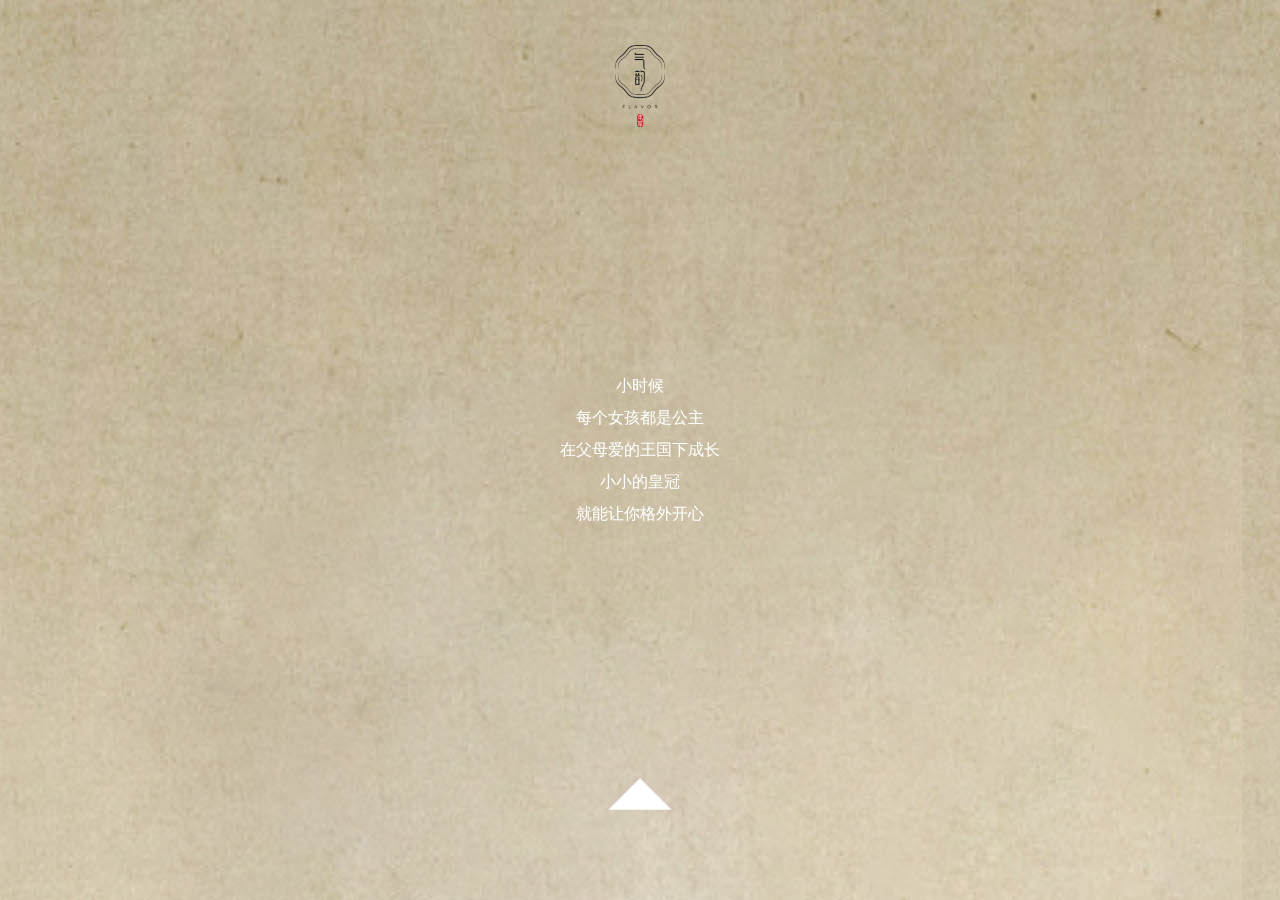
==== index.html @ ba44e95e "<feact>(queen): base demo" ====
<!DOCTYPE html>
<html>
	<head>
		<meta charset="utf-8" />
		<title>女王</title>
		<meta name="viewport" content="width=device-width,initial-scale=1,minimum-scale=1,maximum-scale=1,user-scalable=no" />
		<link rel="stylesheet" href="style/swiper.min.css">
		<script src="style/swiper.min.js"></script>
		<link rel="stylesheet" href="style/animate.min.css" />
		<link rel="stylesheet" href="style/queen.css" />
		<script src="style/swiper.animate.min.js"></script>
	</head>
	<body>
		<audio id="aud" src="music/天使的翅膀.mp3" autoplay="autoplay"></audio>
		<div class="swiper-container">
		    <div class="swiper-wrapper">
		        <div class="swiper-slide page1">
		        	<div class="p1logo">
								<img class="logoimg" src="images/page/00-LOGO1-4页.png"/>
							</div>
		        	<div id="music" class="p1musle"></div>
		        	<div class="p1con fadeIn">
								<div>
										小时候
								</div>
								<div>
										每个女孩都是公主
								</div>
								<div>
										在父母爱的王国下成长
								</div>
								<div>
										小小的皇冠
								</div>
								<div>
										就能让你格外开心
								</div>
		        	</div>
		        	<img class="ani p1conimg3"  src="images/page/00-三角1-4页.png" alt="" />
		        </div>
		        <div class="swiper-slide page2">
								<div class="p1logo">
									<img class="logoimg" src="images/page/00-LOGO1-4页.png"/>
								</div>
								<div id="music" class="p1musle"></div>
								<div class="p1con fadeIn">
									<div>
											后来的她
									</div>
									<div>
											换上了锋利的高跟鞋
									</div>
									<div>
											画上了精致的妆容
									</div>
									<div>
											从公主到女王
									</div>
									<div>
											有些东西碎了
									</div>
									<div>
											却沉淀出了让人沉醉的韵味
									</div>
								</div>
								<img class="ani p1conimg3"  src="images/page/00-三角1-4页.png" alt="" />
						</div>
		        <div class="swiper-slide page3">
								<div class="p1logo">
									<img class="logoimg" src="images/page/00-LOGO1-4页.png"/>
								</div>
								<div id="music" class="p1musle"></div>
								<div class="p1con fadeIn">
									<div>
											低头看，美丽的野花
									</div>
									<div>
											皇冠却不会掉
									</div>
									<div>
											时光早已留下了美丽的印记
									</div>
									<div>
											你愿意跟随气韵
									</div>
									<div>
											通往未知
									</div>
									<div>
											解锁你的女王关键词吗？
									</div>
								</div>
								<img class="ani p1conimg3"  src="images/page/00-三角1-4页.png" alt="" />
						</div>
		        <div class="swiper-slide page4">
								<div class="p1logo">
									<img class="logoimg" src="images/page/00-LOGO1-4页.png"/>
								</div>
								<div id="music" class="p1musle"></div>
								<div class="p1con fadeIn">
									<div>
											轻扣铜锁
									</div>
									<div>
											开启魔法女王之旅
									</div>
									<div>
											惊喜在下一个转角
									</div>
									<div>
											等你
									</div>
									<div>
											......
									</div>
									<div>
											却沉淀出了让人沉醉的韵味
									</div>
								</div>
								<img class="ani p1conimg3"  src="images/page/00-三角1-4页.png" alt="" />
						</div>
		    </div>
		</div>
		<script>        
			  var mySwiper = new Swiper ('.swiper-container', {
			    direction: 'vertical',
			    loop: false,
			    onInit: function(swiper){ //Swiper2.x的初始化是onFirstInit
				    swiperAnimateCache(swiper); //隐藏动画元素 
				    swiperAnimate(swiper); //初始化完成开始动画
				}, 
				onSlideChangeEnd: function(swiper){ 
				    swiperAnimate(swiper); //每个slide切换结束时也运行当前slide动画
				} 
			  })
			  var music=document.getElementById("music")
			  var aud=document.getElementById("aud")
				music.onclick=function(){
					if(aud.paused){
						aud.play()
						this.style.background =  "url('images/musicBtn.png')";
						this.style.backgroundSize =  "100% 100%";
						this.style.animation = "rotateArrow 5s infinite linear" ;
					}else{
						aud.pause()
						this.style.background =  "url('images/musicBtnOff.png')";
						this.style.backgroundSize =  "100% 100%";
						this.style.animation= "null"
					}
				}
		</script>
	</body>
</html>
---- style/queen.css ----
*{
	margin:0;
	padding: 0;
}
body,html,.swiper-container{
	width: 100%;
	height: 100%;
}
.page1{
	position: relative;
	background-image: url("../images/page/00-背景色1-3页.jpg");
}
.p1logo{
	position: absolute;
	left: 50%;
	top: 5%;
	margin: 0;
	transform: translate(-50%, 0)
}
.logoimg{
	width: 50px;
}
.p1musle{
	width: 64px;
	height:64px;
	position: absolute;
    right: 2px;
    top: 2px;
    margin: 0;
	/* background-image: url("../images/musicBtn.png"); */
	background-size: 100% 100%;
	animation: rotateArrow 5s infinite linear ;
}
.p1con{
	width: 100%;
	position: absolute;
	top: 50%;
	left: 0;
	text-align: center;
	line-height: 2;
	color: #fff;
	transform: translate(0, -50%)
}
.p1conimg{
	width: 100%;
}
.p1conimg1{
	display: block;
	position: absolute;
	top:45%;
	left:10%;
	width: 80%;
	animation: scaleArrow 1s infinite ease-in-out;
}
.p1conimg2{
	display: block;
	position: absolute;
	bottom:0%;
	left:0%;
	width: 100%;
	animation: rightArrow 8s infinite linear ;
}
.p1conimg4{
	display: block;
	position: absolute;
	bottom:0%;
	left:0%;
	width: 100%;
	animation: rightArrow2 8s infinite linear ;
}
.p1conimg3{
	display: block;
	position: absolute;
	bottom:10%;
	left:47.5%;
	width: 5%;
	animation: upArrow 0.5s infinite ease-in-out;
}
@keyframes upArrow{
	0%{transform: translateY(80%)}
	100%{transform:translateY(0%)}
}
@keyframes scaleArrow{
	0%{transform: scale(0.9);}
	50%{transform: scale(1)}
	100%{transform: scale(0.9);}
}
@keyframes rightArrow{
	0%{transform: translateX(-100%)}
	100%{transform: translateX(0%);}
}
@keyframes rightArrow2{
	0%{transform: translateX(0%)}
	100%{transform: translateX(100%);}
}
@keyframes rotateArrow{
	0%{transform: rotate(0deg)}
	100%{transform: rotate(360deg);}
}
.page2{
	width: 100%;
	height: 100%;
	background: #fe657a;
	position: relative;
	background-image: url("../images/page/00-背景色1-3页.jpg");	
}
.p2i1{
	position: absolute;
	width: 18%;
	left: 10%;
	top:0%;
	z-index: 5;
}
.p2i2{
	position: absolute;
	width: 18%;
	left: 8%;
	top:2%;
	z-index: 5;
}

.p2i3{
	position: absolute;
	width: 18%;
	left: 4%;
	top:2%;
	z-index: 5;
}

.p2i4{
	position: absolute;
	width: 18%;
	left: 2%;
	top:2%;
	z-index: 5;
}
.p2i5{
	position: absolute;
	width: 80%;
	right:0;
	top:10%;
}
.p2i6{
	position: absolute;
	width: 100%;
	right:-18%;
	top:-4%;
}
.p2i7{
	position: absolute;
	width: 100%;
	right:-10%;
	top:-6%;
	z-index: 5;
}
.p2i8{
	position: absolute;
	width: 14%;
	right:2%;
	bottom:4%;
	z-index: 5;
}
.p2i9{
	position: absolute;
	width: 15%;
	right:3%;
	bottom:25%;
	z-index: 5;
}
.p2i10{
	position: absolute;
	width: 10%;
	right:12%;
	bottom:8%;
	z-index: 5;
}
.page3{
	background-color: #09bee3;
	width: 100%;
	height: 100%;
	position: relative;
	background-image: url("../images/page/00-背景色1-3页.jpg");	
}
.page4{
	background-color: cornflowerblue;
	width: 100%;
	height: 100%;
	position: relative;
	background-image: url("../images/page/00-背景色1-3页.jpg");	
}
.p4i1{
	width: 40%;
	position: absolute;
	left:30%;
	top:2%;
}
.p4i2{
	width: 1%;
	position: absolute;
	left:50%;
	top:30%;
}
.p4i3{
	width: 100%;
	position: absolute;
	left:5%;
	top:43%;
	z-index: 5;
}
.p4i4{
	width: 100%;
	position: absolute;
	left:0;
	top:44%;
	z-index: 5;
}
.p4i5{
	width: 100%;
	position: absolute;
	left:0;
	top:45%;
	z-index: 5;
}
.p4i6{
	width: 100%;
	position: absolute;
	left:10%;
	top:46%;
	z-index: 5;
}
.p4i7{
	width: 100%;
	position: absolute;
	left:10%;
	top:47%;
	z-index: 5;
}
.p4i8{
	width: 100%;
	position: absolute;
	left:0;
	top:48%;
	z-index: 5;
}
.p4i9{
	width: 100%;
	position: absolute;
	left:0;
	top:49%;
	z-index: 5;
}
.p4i10{
	width: 100%;
	position: absolute;
	left:10%;
	top:50%;
	z-index: 5;
}
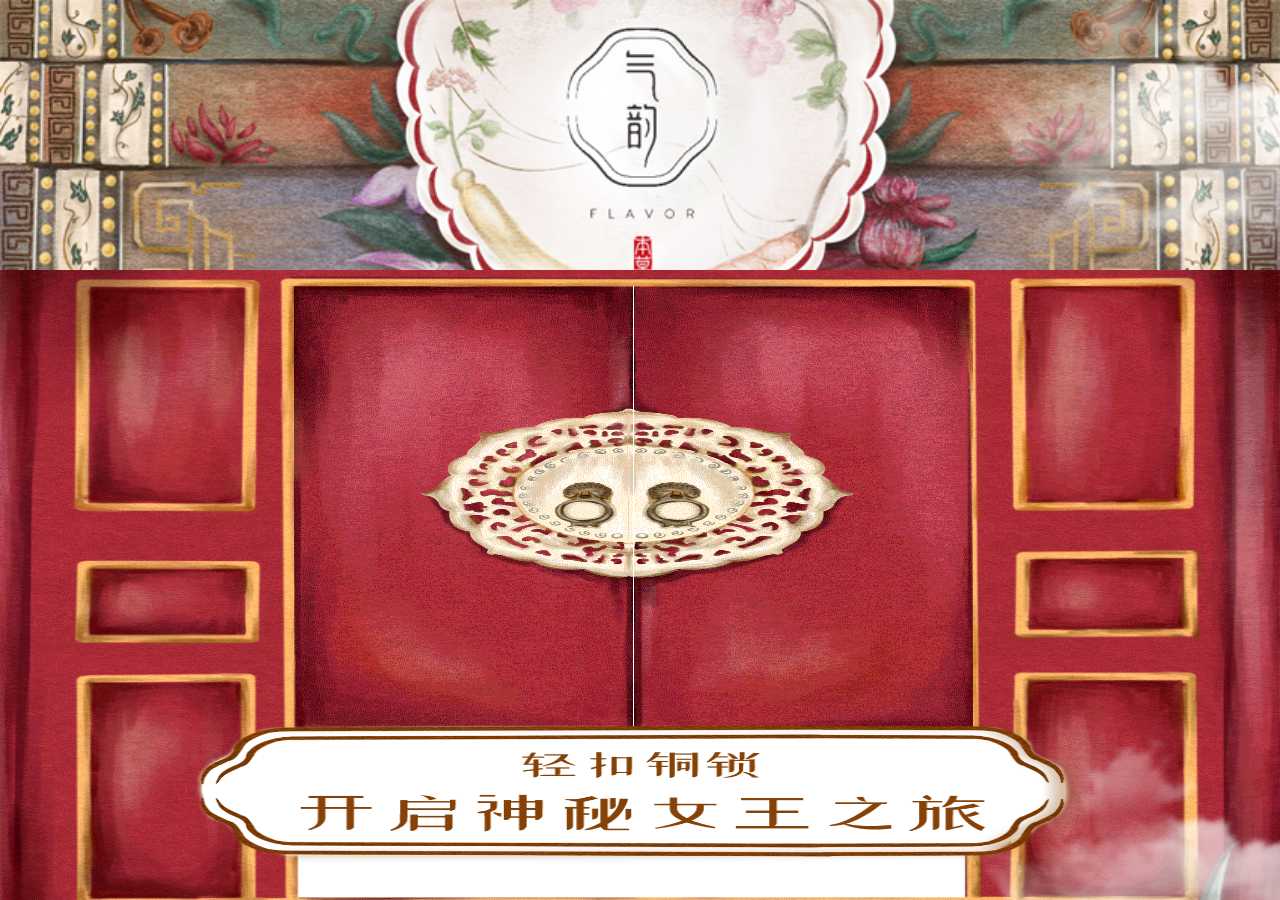
==== commit d02f926f: "<feact>(queen): add 开门特效" ====
--- a/index.html
+++ b/index.html
@@ -14,12 +14,32 @@
 		<audio id="aud" src="music/天使的翅膀.mp3" autoplay="autoplay"></audio>
 		<div class="swiper-container">
 		    <div class="swiper-wrapper">
+						<div class="swiper-slide page5" id="doorBtnIn">
+								<div class="top">
+	
+								</div>
+								<div class="door">
+										<div class="door-frame" id="door">
+											<!-- 门后的光线 -->
+											<div id="light" class="light" style="opacity: 1;" hidden=""></div>
+											<div class="left" id="door-left">
+
+												</div>
+												<div class="right" id="door-right">
+													
+												</div>
+										</div>
+								</div>
+								<div class="bottom">
+									<div class="des"></div>
+								</div>
+							</div>
 		        <div class="swiper-slide page1">
 		        	<div class="p1logo">
-								<img class="logoimg" src="images/page/00-LOGO1-4页.png"/>
+								<img class="logoimg" src="images/page1/00-LOGO1-4页.png"/>
 							</div>
 		        	<div id="music" class="p1musle"></div>
-		        	<div class="p1con fadeIn">
+		        	<div class="p1con ani" swiper-animate-effect="fadeInUp" swiper-animate-duration="0.5s" swiper-animate-delay="0.3s">
 								<div>
 										小时候
 								</div>
@@ -36,14 +56,14 @@
 										就能让你格外开心
 								</div>
 		        	</div>
-		        	<img class="ani p1conimg3"  src="images/page/00-三角1-4页.png" alt="" />
+		        	<img class="ani p1conimg3"  src="images/page1/00-三角1-4页.png" alt="" />
 		        </div>
 		        <div class="swiper-slide page2">
 								<div class="p1logo">
-									<img class="logoimg" src="images/page/00-LOGO1-4页.png"/>
+									<img class="logoimg" src="images/page1/00-LOGO1-4页.png"/>
 								</div>
 								<div id="music" class="p1musle"></div>
-								<div class="p1con fadeIn">
+								<div class="p1con ani" swiper-animate-effect="fadeInUp" swiper-animate-duration="0.5s" swiper-animate-delay="0.3s">
 									<div>
 											后来的她
 									</div>
@@ -63,14 +83,14 @@
 											却沉淀出了让人沉醉的韵味
 									</div>
 								</div>
-								<img class="ani p1conimg3"  src="images/page/00-三角1-4页.png" alt="" />
+								<img class="ani p1conimg3"  src="images/page1/00-三角1-4页.png" alt="" />
 						</div>
 		        <div class="swiper-slide page3">
 								<div class="p1logo">
-									<img class="logoimg" src="images/page/00-LOGO1-4页.png"/>
+									<img class="logoimg" src="images/page1/00-LOGO1-4页.png"/>
 								</div>
 								<div id="music" class="p1musle"></div>
-								<div class="p1con fadeIn">
+								<div class="p1con ani" swiper-animate-effect="fadeInUp" swiper-animate-duration="0.5s" swiper-animate-delay="0.3s">
 									<div>
 											低头看，美丽的野花
 									</div>
@@ -90,14 +110,14 @@
 											解锁你的女王关键词吗？
 									</div>
 								</div>
-								<img class="ani p1conimg3"  src="images/page/00-三角1-4页.png" alt="" />
+								<img class="ani p1conimg3"  src="images/page1/00-三角1-4页.png" alt="" />
 						</div>
 		        <div class="swiper-slide page4">
 								<div class="p1logo">
-									<img class="logoimg" src="images/page/00-LOGO1-4页.png"/>
+									<img class="logoimg" src="images/page1/00-LOGO1-4页.png"/>
 								</div>
 								<div id="music" class="p1musle"></div>
-								<div class="p1con fadeIn">
+								<div class="p1con ani" swiper-animate-effect="fadeInUp" swiper-animate-duration="0.5s" swiper-animate-delay="0.3s">
 									<div>
 											轻扣铜锁
 									</div>
@@ -117,7 +137,7 @@
 											却沉淀出了让人沉醉的韵味
 									</div>
 								</div>
-								<img class="ani p1conimg3"  src="images/page/00-三角1-4页.png" alt="" />
+								<img class="ani p1conimg3"  src="images/page1/00-三角1-4页.png" alt="" />
 						</div>
 		    </div>
 		</div>
@@ -125,9 +145,10 @@
 			  var mySwiper = new Swiper ('.swiper-container', {
 			    direction: 'vertical',
 			    loop: false,
+					mousewheelControl: true,
 			    onInit: function(swiper){ //Swiper2.x的初始化是onFirstInit
-				    swiperAnimateCache(swiper); //隐藏动画元素 
-				    swiperAnimate(swiper); //初始化完成开始动画
+						swiperAnimateCache(swiper); //隐藏动画元素 
+        		swiperAnimate(swiper); //初始化完成开始动画
 				}, 
 				onSlideChangeEnd: function(swiper){ 
 				    swiperAnimate(swiper); //每个slide切换结束时也运行当前slide动画
@@ -148,6 +169,34 @@
 						this.style.animation= "null"
 					}
 				}
+
+				// 开门
+				var eleDoor = document.getElementById('door');
+				var eleDoorLeft = document.getElementById('door-left');
+				var eleDoorRifht = document.getElementById('door-right');
+				var eleLight = document.getElementById('light');
+				// var eleDoorBox = document.getElementById('doorBox');
+				// 开门动画
+				var percentDoor = 0;
+				var fnOpenDoor = function () {
+						percentDoor++;
+						// 门完全打开后，进入下一个画面
+						if (percentDoor == 100) {
+							 	console.log('完成')
+								// eleDoorBox.classList.add('active');
+								return;
+						}
+						// 门打开
+						eleDoorLeft.style.transform = 'rotateY('+ (-90 * percentDoor / 100) +'deg)';
+						eleDoorRifht.style.transform = 'rotateY('+ (90 * percentDoor / 100) +'deg)';
+						eleLight.removeAttribute('hidden');
+						// 光线变化
+						eleLight.style.opacity = 0.8 - 0.9 * percentDoor / 100;
+						setTimeout(fnOpenDoor, 16);
+				};
+				document.querySelector('#doorBtnIn').addEventListener('click', function () {
+						fnOpenDoor();
+				});
 		</script>
 	</body>
 </html>
--- a/style/queen.css
+++ b/style/queen.css
@@ -9,7 +9,7 @@
 }
 .page1{
 	position: relative;
-	background-image: url("../images/page/00-背景色1-3页.jpg");
+	background-image: url("../images/page1/00-背景色1-3页.jpg");
 }
 .p1logo{
 	position: absolute;
@@ -103,7 +103,7 @@
 	height: 100%;
 	background: #fe657a;
 	position: relative;
-	background-image: url("../images/page/00-背景色1-3页.jpg");	
+	background-image: url("../images/page1/00-背景色1-3页.jpg");	
 }
 .p2i1{
 	position: absolute;
@@ -180,14 +180,106 @@
 	width: 100%;
 	height: 100%;
 	position: relative;
-	background-image: url("../images/page/00-背景色1-3页.jpg");	
+	background-image: url("../images/page1/00-背景色1-3页.jpg");	
 }
 .page4{
 	background-color: cornflowerblue;
 	width: 100%;
 	height: 100%;
 	position: relative;
-	background-image: url("../images/page/00-背景色1-3页.jpg");	
+	background-image: url("../images/page1/00-背景色1-3页.jpg");	
+}
+.page5{
+	width: 100%;
+	height: 100%;
+	position: relative;
+}
+.page5 > .top {
+	width: 100%;
+	height: 30%;
+	position: absolute;
+	top: 0;
+	left: 0;
+	background:  url("../images/page2/01-头部图片.png") no-repeat;
+	background-size: cover;
+	z-index: 1
+}
+.page5 > .bottom {
+	width: 100%;
+	height: 80%;
+	position: absolute;
+	bottom: 0;
+	left: 0;
+	background:  url("../images/page2/01-藤蔓.png") no-repeat;
+	background-size: cover;
+}
+.page5 > .door {
+	width: 100%;
+	height: 100%;
+	position: absolute;
+	top: 8%;
+	left: 0;
+	background:  url("../images/page2/01-整个门.png") no-repeat;
+	background-size: 100% 100%;
+}
+.page5 .door-frame {
+	width: 53%;
+	height: 50%;
+	position: absolute;
+	top: 23.8%;
+	left: 23%;
+	perspective: 1200px;
+}
+.page5 > .door .left{
+	transform-style: preserve-3d;
+    backface-visibility: hidden;
+	width: 50%;
+	height: 100%;
+	position: absolute;
+	top: 0;
+	left: 0;
+	background:  url("../images/page2/01-门的左面.png") no-repeat;
+	background-size: 100% 100%;
+	transform-origin: left
+}
+.page5 > .door .right{
+	transform-style: preserve-3d;
+  backface-visibility: hidden;
+	width: 50%;
+	height: 100%;
+	position: absolute;
+	top: 0;
+	right: 0;
+	background:  url("../images/page2/01-门的左面.png") no-repeat;
+	background-size: 100% 100%;
+	transform-origin: right
+}
+.light {
+	height: 100%;
+	left: 0; top: 0; bottom: 0;
+	background: rgb(248, 188, 57);
+	width: 100%;
+	transform: translateZ(-13px);
+}
+.page5 > .door .right{
+	transform-style: preserve-3d;
+    backface-visibility: hidden;
+	width: 50%;
+	height: 100%;
+	position: absolute;
+	top: 0;
+	right: 0;
+	background:  url("../images/page2/01-门的右面.png") no-repeat;
+	background-size: 100% 100%;
+}
+.page5 .des {
+	position: absolute;
+	bottom: 5%;
+	left: 15%;
+	width: 70%;
+	height: 20%;
+	background:  url("../images/page2/01-轻叩铜环按钮.png") no-repeat;
+	background-size: 100% 100%;
 }
 .p4i1{
 	width: 40%;
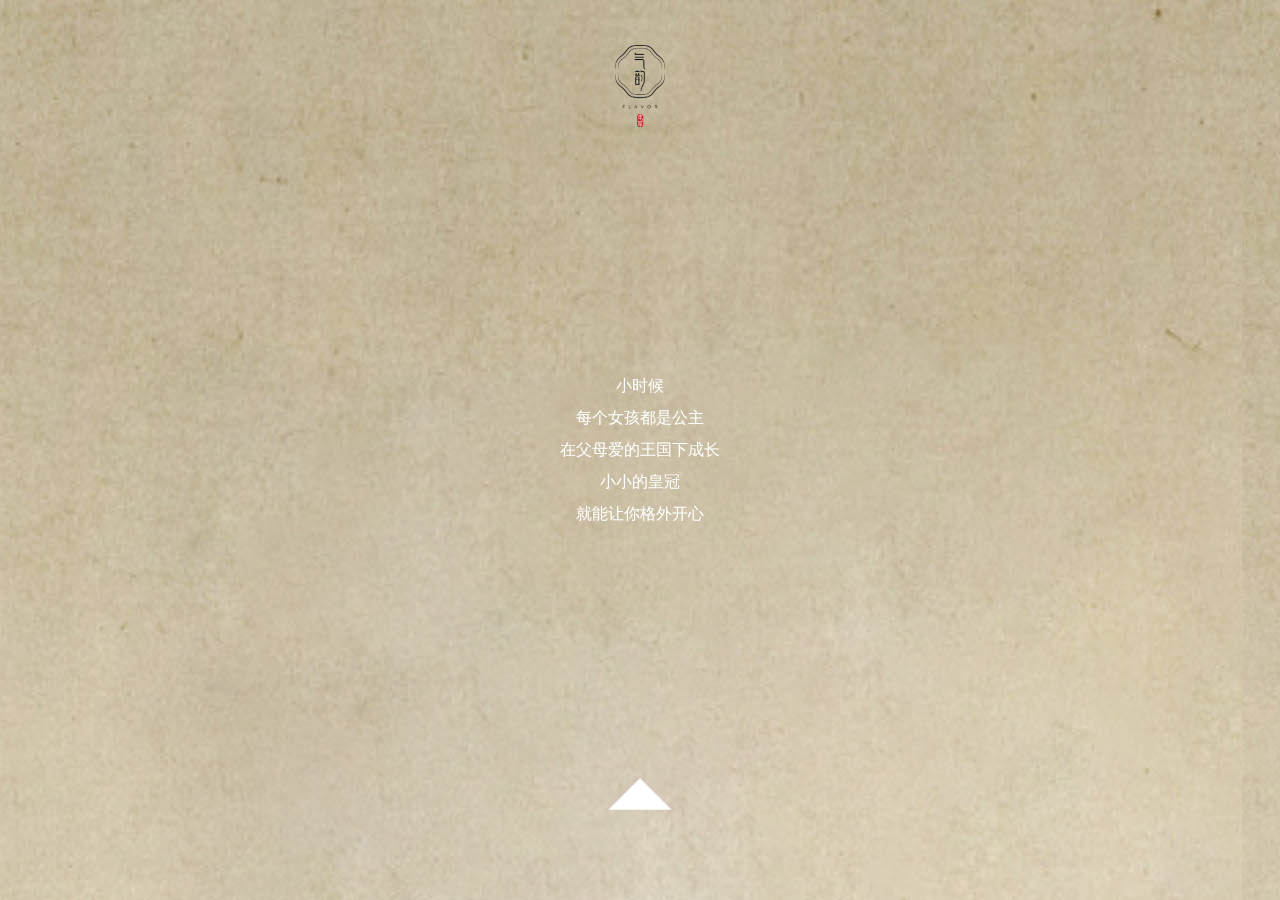
==== commit 026d29be: "添加一段注释" ====
--- a/index.html
+++ b/index.html
@@ -11,9 +11,115 @@
 		<script src="style/swiper.animate.min.js"></script>
 	</head>
 	<body>
+		<!-- 添加一段注释 -->
 		<audio id="aud" src="music/天使的翅膀.mp3" autoplay="autoplay"></audio>
 		<div class="swiper-container">
 		    <div class="swiper-wrapper">
+		        <div class="swiper-slide page1">
+		        	<div class="p1logo">
+								<img class="logoimg" src="images/page1/00-LOGO1-4页.png"/>
+							</div>
+		        	<div id="music" class="p1musle"></div>
+		        	<div class="p1con ani" swiper-animate-effect="fadeInUp" swiper-animate-duration="0.5s" swiper-animate-delay="0.3s">
+								<div>
+										小时候
+								</div>
+								<div>
+										每个女孩都是公主
+								</div>
+								<div>
+										在父母爱的王国下成长
+								</div>
+								<div>
+										小小的皇冠
+								</div>
+								<div>
+										就能让你格外开心
+								</div>
+		        	</div>
+		        	<img class="ani p1conimg3"  src="images/page1/00-三角1-4页.png" alt="" />
+		        </div>
+		        <div class="swiper-slide page2">
+								<div class="p1logo">
+									<img class="logoimg" src="images/page1/00-LOGO1-4页.png"/>
+								</div>
+								<div id="music" class="p1musle"></div>
+								<div class="p1con ani" swiper-animate-effect="fadeInUp" swiper-animate-duration="0.5s" swiper-animate-delay="0.3s">
+									<div>
+											后来的她
+									</div>
+									<div>
+											换上了锋利的高跟鞋
+									</div>
+									<div>
+											画上了精致的妆容
+									</div>
+									<div>
+											从公主到女王
+									</div>
+									<div>
+											有些东西碎了
+									</div>
+									<div>
+											却沉淀出了让人沉醉的韵味
+									</div>
+								</div>
+								<img class="ani p1conimg3"  src="images/page1/00-三角1-4页.png" alt="" />
+						</div>
+		        <div class="swiper-slide page3">
+								<div class="p1logo">
+									<img class="logoimg" src="images/page1/00-LOGO1-4页.png"/>
+								</div>
+								<div id="music" class="p1musle"></div>
+								<div class="p1con ani" swiper-animate-effect="fadeInUp" swiper-animate-duration="0.5s" swiper-animate-delay="0.3s">
+									<div>
+											低头看，美丽的野花
+									</div>
+									<div>
+											皇冠却不会掉
+									</div>
+									<div>
+											时光早已留下了美丽的印记
+									</div>
+									<div>
+											你愿意跟随气韵
+									</div>
+									<div>
+											通往未知
+									</div>
+									<div>
+											解锁你的女王关键词吗？
+									</div>
+								</div>
+								<img class="ani p1conimg3"  src="images/page1/00-三角1-4页.png" alt="" />
+						</div>
+		        <div class="swiper-slide page4">
+								<div class="p1logo">
+									<img class="logoimg" src="images/page1/00-LOGO1-4页.png"/>
+								</div>
+								<div id="music" class="p1musle"></div>
+								<div class="p1con ani" swiper-animate-effect="fadeInUp" swiper-animate-duration="0.5s" swiper-animate-delay="0.3s">
+									<div>
+											轻扣铜锁
+									</div>
+									<div>
+											开启魔法女王之旅
+									</div>
+									<div>
+											惊喜在下一个转角
+									</div>
+									<div>
+											等你
+									</div>
+									<div>
+											......
+									</div>
+									<div>
+											却沉淀出了让人沉醉的韵味
+									</div>
+								</div>
+								<img class="ani p1conimg3"  src="images/page1/00-三角1-4页.png" alt="" />
+						</div>
 						<div class="swiper-slide page5" id="doorBtnIn">
 								<div class="top">
 	
@@ -34,111 +140,6 @@
 									<div class="des"></div>
 								</div>
 							</div>
-		        <div class="swiper-slide page1">
-		        	<div class="p1logo">
-								<img class="logoimg" src="images/page1/00-LOGO1-4页.png"/>
-							</div>
-		        	<div id="music" class="p1musle"></div>
-		        	<div class="p1con ani" swiper-animate-effect="fadeInUp" swiper-animate-duration="0.5s" swiper-animate-delay="0.3s">
-								<div>
-										小时候
-								</div>
-								<div>
-										每个女孩都是公主
-								</div>
-								<div>
-										在父母爱的王国下成长
-								</div>
-								<div>
-										小小的皇冠
-								</div>
-								<div>
-										就能让你格外开心
-								</div>
-		        	</div>
-		        	<img class="ani p1conimg3"  src="images/page1/00-三角1-4页.png" alt="" />
-		        </div>
-		        <div class="swiper-slide page2">
-								<div class="p1logo">
-									<img class="logoimg" src="images/page1/00-LOGO1-4页.png"/>
-								</div>
-								<div id="music" class="p1musle"></div>
-								<div class="p1con ani" swiper-animate-effect="fadeInUp" swiper-animate-duration="0.5s" swiper-animate-delay="0.3s">
-									<div>
-											后来的她
-									</div>
-									<div>
-											换上了锋利的高跟鞋
-									</div>
-									<div>
-											画上了精致的妆容
-									</div>
-									<div>
-											从公主到女王
-									</div>
-									<div>
-											有些东西碎了
-									</div>
-									<div>
-											却沉淀出了让人沉醉的韵味
-									</div>
-								</div>
-								<img class="ani p1conimg3"  src="images/page1/00-三角1-4页.png" alt="" />
-						</div>
-		        <div class="swiper-slide page3">
-								<div class="p1logo">
-									<img class="logoimg" src="images/page1/00-LOGO1-4页.png"/>
-								</div>
-								<div id="music" class="p1musle"></div>
-								<div class="p1con ani" swiper-animate-effect="fadeInUp" swiper-animate-duration="0.5s" swiper-animate-delay="0.3s">
-									<div>
-											低头看，美丽的野花
-									</div>
-									<div>
-											皇冠却不会掉
-									</div>
-									<div>
-											时光早已留下了美丽的印记
-									</div>
-									<div>
-											你愿意跟随气韵
-									</div>
-									<div>
-											通往未知
-									</div>
-									<div>
-											解锁你的女王关键词吗？
-									</div>
-								</div>
-								<img class="ani p1conimg3"  src="images/page1/00-三角1-4页.png" alt="" />
-						</div>
-		        <div class="swiper-slide page4">
-								<div class="p1logo">
-									<img class="logoimg" src="images/page1/00-LOGO1-4页.png"/>
-								</div>
-								<div id="music" class="p1musle"></div>
-								<div class="p1con ani" swiper-animate-effect="fadeInUp" swiper-animate-duration="0.5s" swiper-animate-delay="0.3s">
-									<div>
-											轻扣铜锁
-									</div>
-									<div>
-											开启魔法女王之旅
-									</div>
-									<div>
-											惊喜在下一个转角
-									</div>
-									<div>
-											等你
-									</div>
-									<div>
-											......
-									</div>
-									<div>
-											却沉淀出了让人沉醉的韵味
-									</div>
-								</div>
-								<img class="ani p1conimg3"  src="images/page1/00-三角1-4页.png" alt="" />
-						</div>
 		    </div>
 		</div>
 		<script>        
@@ -159,12 +160,10 @@
 				music.onclick=function(){
 					if(aud.paused){
 						aud.play()
-						this.style.background =  "url('images/musicBtn.png')";
 						this.style.backgroundSize =  "100% 100%";
 						this.style.animation = "rotateArrow 5s infinite linear" ;
 					}else{
 						aud.pause()
-						this.style.background =  "url('images/musicBtnOff.png')";
 						this.style.backgroundSize =  "100% 100%";
 						this.style.animation= "null"
 					}
@@ -175,7 +174,6 @@
 				var eleDoorLeft = document.getElementById('door-left');
 				var eleDoorRifht = document.getElementById('door-right');
 				var eleLight = document.getElementById('light');
-				// var eleDoorBox = document.getElementById('doorBox');
 				// 开门动画
 				var percentDoor = 0;
 				var fnOpenDoor = function () {
@@ -183,7 +181,7 @@
 						// 门完全打开后，进入下一个画面
 						if (percentDoor == 100) {
 							 	console.log('完成')
-								// eleDoorBox.classList.add('active');
+								 window.location.href='./page/corridor.html'
 								return;
 						}
 						// 门打开
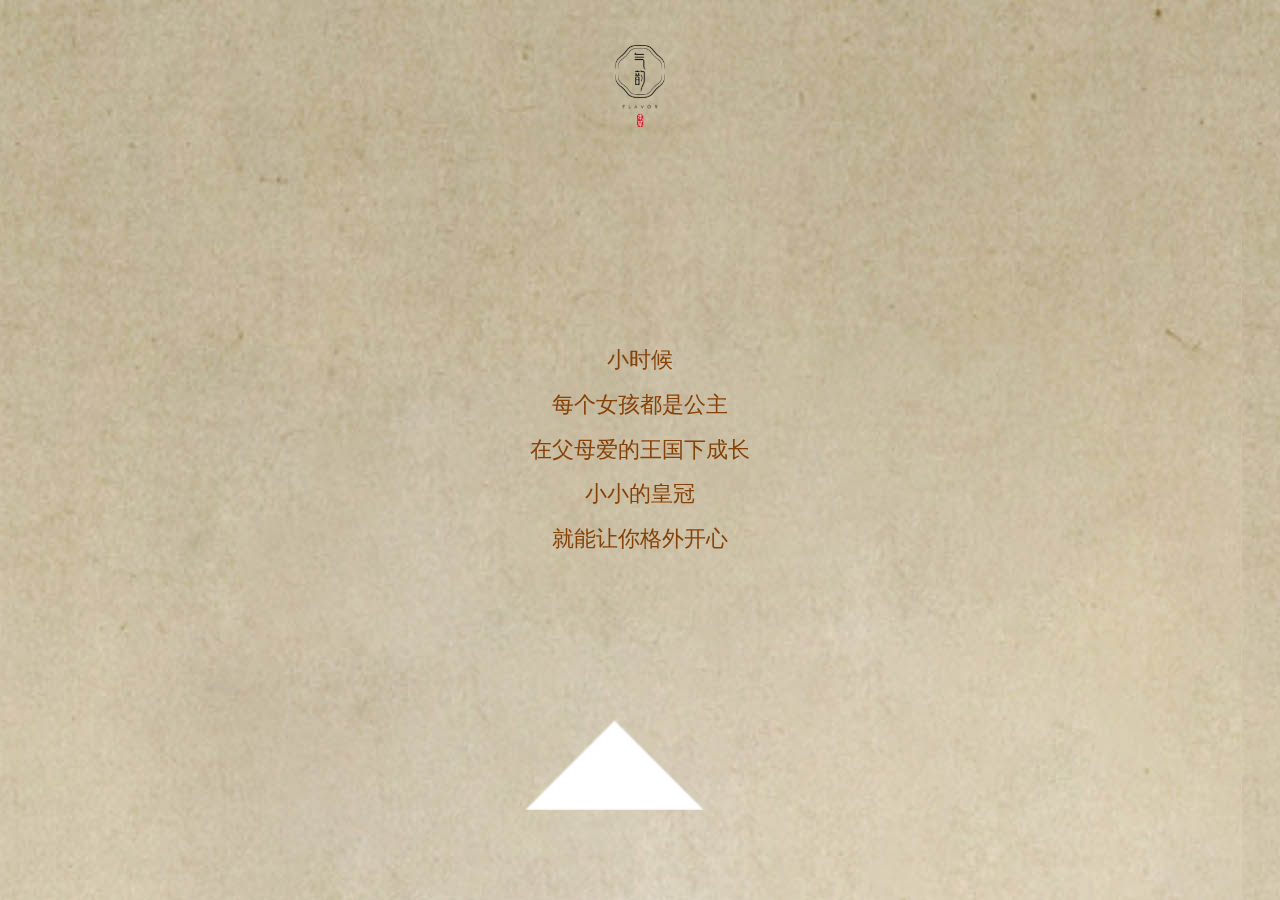
==== commit 1cdf5713: "优化效果" ====
--- a/index.html
+++ b/index.html
@@ -1,200 +1,206 @@
-<!DOCTYPE html>
-<html>
-	<head>
-		<meta charset="utf-8" />
-		<title>女王</title>
-		<meta name="viewport" content="width=device-width,initial-scale=1,minimum-scale=1,maximum-scale=1,user-scalable=no" />
-		<link rel="stylesheet" href="style/swiper.min.css">
-		<script src="style/swiper.min.js"></script>
-		<link rel="stylesheet" href="style/animate.min.css" />
-		<link rel="stylesheet" href="style/queen.css" />
+<!DOCTYPE html>
+<html>
+	<head>
+		<meta charset="utf-8" />
+		<title>女王</title>
+		<meta name="viewport" content="width=device-width,initial-scale=1,minimum-scale=1,maximum-scale=1,user-scalable=no" />
+		<link rel="stylesheet" href="style/swiper.min.css">
+		<script src="style/swiper.min.js"></script>
+		<link rel="stylesheet" href="style/animate.min.css" />
+		<link rel="stylesheet" href="style/queen.css" />
 		<script src="style/swiper.animate.min.js"></script>
-	</head>
-	<body>
-		<!-- 添加一段注释 -->
-		<audio id="aud" src="music/天使的翅膀.mp3" autoplay="autoplay"></audio>
-		<div class="swiper-container">
-		    <div class="swiper-wrapper">
-		        <div class="swiper-slide page1">
-		        	<div class="p1logo">
-								<img class="logoimg" src="images/page1/00-LOGO1-4页.png"/>
-							</div>
-		        	<div id="music" class="p1musle"></div>
-		        	<div class="p1con ani" swiper-animate-effect="fadeInUp" swiper-animate-duration="0.5s" swiper-animate-delay="0.3s">
-								<div>
-										小时候
-								</div>
-								<div>
-										每个女孩都是公主
-								</div>
-								<div>
-										在父母爱的王国下成长
-								</div>
-								<div>
-										小小的皇冠
-								</div>
-								<div>
-										就能让你格外开心
-								</div>
-		        	</div>
-		        	<img class="ani p1conimg3"  src="images/page1/00-三角1-4页.png" alt="" />
-		        </div>
-		        <div class="swiper-slide page2">
-								<div class="p1logo">
-									<img class="logoimg" src="images/page1/00-LOGO1-4页.png"/>
-								</div>
-								<div id="music" class="p1musle"></div>
-								<div class="p1con ani" swiper-animate-effect="fadeInUp" swiper-animate-duration="0.5s" swiper-animate-delay="0.3s">
-									<div>
-											后来的她
-									</div>
-									<div>
-											换上了锋利的高跟鞋
-									</div>
-									<div>
-											画上了精致的妆容
-									</div>
-									<div>
-											从公主到女王
-									</div>
-									<div>
-											有些东西碎了
-									</div>
-									<div>
-											却沉淀出了让人沉醉的韵味
-									</div>
-								</div>
-								<img class="ani p1conimg3"  src="images/page1/00-三角1-4页.png" alt="" />
-						</div>
-		        <div class="swiper-slide page3">
-								<div class="p1logo">
-									<img class="logoimg" src="images/page1/00-LOGO1-4页.png"/>
-								</div>
-								<div id="music" class="p1musle"></div>
-								<div class="p1con ani" swiper-animate-effect="fadeInUp" swiper-animate-duration="0.5s" swiper-animate-delay="0.3s">
-									<div>
-											低头看，美丽的野花
-									</div>
-									<div>
-											皇冠却不会掉
-									</div>
-									<div>
-											时光早已留下了美丽的印记
-									</div>
-									<div>
-											你愿意跟随气韵
-									</div>
-									<div>
-											通往未知
-									</div>
-									<div>
-											解锁你的女王关键词吗？
-									</div>
-								</div>
-								<img class="ani p1conimg3"  src="images/page1/00-三角1-4页.png" alt="" />
-						</div>
-		        <div class="swiper-slide page4">
-								<div class="p1logo">
-									<img class="logoimg" src="images/page1/00-LOGO1-4页.png"/>
-								</div>
-								<div id="music" class="p1musle"></div>
-								<div class="p1con ani" swiper-animate-effect="fadeInUp" swiper-animate-duration="0.5s" swiper-animate-delay="0.3s">
-									<div>
-											轻扣铜锁
-									</div>
-									<div>
-											开启魔法女王之旅
-									</div>
-									<div>
-											惊喜在下一个转角
-									</div>
-									<div>
-											等你
-									</div>
-									<div>
-											......
-									</div>
-									<div>
-											却沉淀出了让人沉醉的韵味
-									</div>
-								</div>
-								<img class="ani p1conimg3"  src="images/page1/00-三角1-4页.png" alt="" />
-						</div>
-						<div class="swiper-slide page5" id="doorBtnIn">
-								<div class="top">
-	
-								</div>
-								<div class="door">
-										<div class="door-frame" id="door">
-											<!-- 门后的光线 -->
-											<div id="light" class="light" style="opacity: 1;" hidden=""></div>
-											<div class="left" id="door-left">
-
-												</div>
-												<div class="right" id="door-right">
-													
-												</div>
-										</div>
-								</div>
-								<div class="bottom">
-									<div class="des"></div>
-								</div>
-							</div>
-		    </div>
-		</div>
-		<script>        
-			  var mySwiper = new Swiper ('.swiper-container', {
-			    direction: 'vertical',
-			    loop: false,
-					mousewheelControl: true,
-			    onInit: function(swiper){ //Swiper2.x的初始化是onFirstInit
-						swiperAnimateCache(swiper); //隐藏动画元素 
-        		swiperAnimate(swiper); //初始化完成开始动画
-				}, 
-				onSlideChangeEnd: function(swiper){ 
-				    swiperAnimate(swiper); //每个slide切换结束时也运行当前slide动画
-				} 
-			  })
-			  var music=document.getElementById("music")
-			  var aud=document.getElementById("aud")
-				music.onclick=function(){
-					if(aud.paused){
-						aud.play()
-						this.style.backgroundSize =  "100% 100%";
-						this.style.animation = "rotateArrow 5s infinite linear" ;
-					}else{
-						aud.pause()
-						this.style.backgroundSize =  "100% 100%";
-						this.style.animation= "null"
-					}
-				}
-
-				// 开门
-				var eleDoor = document.getElementById('door');
-				var eleDoorLeft = document.getElementById('door-left');
-				var eleDoorRifht = document.getElementById('door-right');
-				var eleLight = document.getElementById('light');
-				// 开门动画
-				var percentDoor = 0;
-				var fnOpenDoor = function () {
-						percentDoor++;
-						// 门完全打开后，进入下一个画面
-						if (percentDoor == 100) {
-							 	console.log('完成')
-								 window.location.href='./page/corridor.html'
-								return;
-						}
-						// 门打开
-						eleDoorLeft.style.transform = 'rotateY('+ (-90 * percentDoor / 100) +'deg)';
-						eleDoorRifht.style.transform = 'rotateY('+ (90 * percentDoor / 100) +'deg)';
-						eleLight.removeAttribute('hidden');
-						// 光线变化
-						eleLight.style.opacity = 0.8 - 0.9 * percentDoor / 100;
-						setTimeout(fnOpenDoor, 16);
-				};
-				document.querySelector('#doorBtnIn').addEventListener('click', function () {
-						fnOpenDoor();
-				});
-		</script>
-	</body>
+		<style type="text/css">
+			.page5 {
+				background: url(images/page3/02-背景图.jpg) no-repeat;
+				background-size: cover;
+			}
+		</style>
+	</head>
+	<body>
+		<!-- 添加一段注释 -->
+		<!-- <audio id="aud" src="music/天使的翅膀.mp3" autoplay="autoplay"></audio> -->
+		<div class="swiper-container">
+			<div class="swiper-wrapper">
+				<div class="swiper-slide page1">
+					<div class="p1logo">
+						<img class="logoimg" src="images/page1/00-LOGO1-4页.png" />
+					</div>
+					<div id="music" class="p1musle"></div>
+					<div class="p1con">
+						<div class=" ani" swiper-animate-effect="fadeInUp" swiper-animate-duration="0.8s" swiper-animate-delay="0.8s">
+							小时候
+						</div>
+						<div class=" ani" swiper-animate-effect="fadeInUp" swiper-animate-duration="0.8s" swiper-animate-delay="1.6s">
+							每个女孩都是公主
+						</div>
+						<div class=" ani" swiper-animate-effect="fadeInUp" swiper-animate-duration="0.8s" swiper-animate-delay="2.4s">
+							在父母爱的王国下成长
+						</div>
+						<div class=" ani" swiper-animate-effect="fadeInUp" swiper-animate-duration="0.8s" swiper-animate-delay="3s">
+							小小的皇冠
+						</div>
+						<div class=" ani" swiper-animate-effect="fadeInUp" swiper-animate-duration="0.8s" swiper-animate-delay="3.6s">
+							就能让你格外开心
+						</div>
+					</div>
+					<img class="ani p1conimg3" src="images/page1/00-三角1-4页.png" alt="" />
+				</div>
+				<div class="swiper-slide page2">
+					<div class="p1logo">
+						<img class="logoimg" src="images/page1/00-LOGO1-4页.png" />
+					</div>
+					<div id="music" class="p1musle"></div>
+					<div class="p1con">
+						<div class=" ani" swiper-animate-effect="fadeInUp" swiper-animate-duration="0.8s" swiper-animate-delay="0.8s">
+							后来的她
+						</div>
+						<div class=" ani" swiper-animate-effect="fadeInUp" swiper-animate-duration="0.8s" swiper-animate-delay="1.6s">
+							换上了锋利的高跟鞋
+						</div>
+						<div class=" ani" swiper-animate-effect="fadeInUp" swiper-animate-duration="0.8s" swiper-animate-delay="2.4s">
+							画上了精致的妆容
+						</div>
+						<div class=" ani" swiper-animate-effect="fadeInUp" swiper-animate-duration="0.8s" swiper-animate-delay="3s">
+							从公主到女王
+						</div>
+						<div class=" ani" swiper-animate-effect="fadeInUp" swiper-animate-duration="0.8s" swiper-animate-delay="3.6s">
+							有些东西碎了
+						</div>
+						<div class=" ani" swiper-animate-effect="fadeInUp" swiper-animate-duration="0.8s" swiper-animate-delay="4.2s">
+							却沉淀出了让人沉醉的韵味
+						</div>
+					</div>
+					<img class="ani p1conimg3" src="images/page1/00-三角1-4页.png" alt="" />
+				</div>
+				<div class="swiper-slide page3">
+					<div class="p1logo">
+						<img class="logoimg" src="images/page1/00-LOGO1-4页.png" />
+					</div>
+					<div id="music" class="p1musle"></div>
+					<div class="p1con">
+						<div class=" ani" swiper-animate-effect="fadeInUp" swiper-animate-duration="0.8s" swiper-animate-delay="0.8s">
+							低头看，美丽的野花
+						</div>
+						<div class=" ani" swiper-animate-effect="fadeInUp" swiper-animate-duration="0.8s" swiper-animate-delay="1.6s">
+							皇冠却不会掉
+						</div>
+						<div class=" ani" swiper-animate-effect="fadeInUp" swiper-animate-duration="0.8s" swiper-animate-delay="2.4s">
+							时光早已留下了美丽的印记
+						</div>
+						<div class=" ani" swiper-animate-effect="fadeInUp" swiper-animate-duration="0.8s" swiper-animate-delay="3s">
+							你愿意跟随气韵
+						</div>
+						<div class=" ani" swiper-animate-effect="fadeInUp" swiper-animate-duration="0.8s" swiper-animate-delay="3.6s">
+							通往未知
+						</div>
+						<div class=" ani" swiper-animate-effect="fadeInUp" swiper-animate-duration="0.8s" swiper-animate-delay="4.2s">
+							解锁你的女王关键词吗？
+						</div>
+					</div>
+					<img class="ani p1conimg3" src="images/page1/00-三角1-4页.png" alt="" />
+				</div>
+				<div class="swiper-slide page4">
+					<div class="p1logo">
+						<img class="logoimg" src="images/page1/00-LOGO1-4页.png" />
+					</div>
+					<div id="music" class="p1musle"></div>
+					<div class="p1con">
+						<div  class=" ani" swiper-animate-effect="fadeInUp" swiper-animate-duration="0.8s" swiper-animate-delay="0.8s">
+							轻扣铜锁
+						</div>
+						<div  class=" ani" swiper-animate-effect="fadeInUp" swiper-animate-duration="0.8s" swiper-animate-delay="1.6s">
+							开启魔法女王之旅
+						</div>
+						<div  class=" ani" swiper-animate-effect="fadeInUp" swiper-animate-duration="0.8s" swiper-animate-delay="2.4s">
+							惊喜在下一个转角
+						</div>
+						<div  class=" ani" swiper-animate-effect="fadeInUp" swiper-animate-duration="0.8s" swiper-animate-delay="3s">
+							等你
+						</div>
+						<div  class=" ani" swiper-animate-effect="fadeInUp" swiper-animate-duration="0.8s" swiper-animate-delay="3.6s">
+							......
+						</div>
+						<div  class=" ani" swiper-animate-effect="fadeInUp" swiper-animate-duration="0.8s" swiper-animate-delay="4.2s">
+							却沉淀出了让人沉醉的韵味
+						</div>
+					</div>
+					<img class="ani p1conimg3" src="images/page1/00-三角1-4页.png" alt="" />
+				</div>
+				<div class="swiper-slide page5" id="doorBtnIn">
+					<div class="top">
+
+					</div>
+					<div class="door">
+						<div class="door-frame" id="door">
+							<!-- 门后的光线 -->
+							<div id="light" class="light" style="opacity: 1;" hidden=""></div>
+							<div class="left" id="door-left">
+
+							</div>
+							<div class="right" id="door-right">
+
+							</div>
+						</div>
+					</div>
+					<div class="bottom">
+						<div class="des"></div>
+					</div>
+				</div>
+			</div>
+		</div>
+		<script>
+			var mySwiper = new Swiper('.swiper-container', {
+				direction: 'vertical',
+				loop: false,
+				mousewheelControl: true,
+				onInit: function(swiper) { //Swiper2.x的初始化是onFirstInit
+					swiperAnimateCache(swiper); //隐藏动画元素 
+					swiperAnimate(swiper); //初始化完成开始动画
+				},
+				onSlideChangeEnd: function(swiper) {
+					swiperAnimate(swiper); //每个slide切换结束时也运行当前slide动画
+				}
+			})
+			var music = document.getElementById("music")
+			var aud = document.getElementById("aud")
+			music.onclick = function() {
+				if (aud.paused) {
+					aud.play()
+					this.style.backgroundSize = "100% 100%";
+					this.style.animation = "rotateArrow 5s infinite linear";
+				} else {
+					aud.pause()
+					this.style.backgroundSize = "100% 100%";
+					this.style.animation = "null"
+				}
+			}
+
+			// 开门
+			var eleDoor = document.getElementById('door');
+			var eleDoorLeft = document.getElementById('door-left');
+			var eleDoorRifht = document.getElementById('door-right');
+			var eleLight = document.getElementById('light');
+			// 开门动画
+			var percentDoor = 0;
+			var fnOpenDoor = function() {
+				percentDoor++;
+				// 门完全打开后，进入下一个画面
+				if (percentDoor == 100) {
+					console.log('完成')
+					window.location.href = './page/corridor.html'
+					return;
+				}
+				// 门打开
+				eleDoorLeft.style.transform = 'rotateY(' + (-90 * percentDoor / 100) + 'deg)';
+				eleDoorRifht.style.transform = 'rotateY(' + (90 * percentDoor / 100) + 'deg)';
+				eleLight.removeAttribute('hidden');
+				// 光线变化
+				eleLight.style.opacity = 0.8 - 0.9 * percentDoor / 100;
+				setTimeout(fnOpenDoor, 16);
+			};
+			document.querySelector('#doorBtnIn').addEventListener('click', function() {
+				fnOpenDoor();
+			});
+		</script>
+	</body>
 </html>
--- a/style/queen.css
+++ b/style/queen.css
@@ -33,13 +33,14 @@
 	animation: rotateArrow 5s infinite linear ;
 }
 .p1con{
+	font-size: 1.4rem;
+	color: #864107;
 	width: 100%;
 	position: absolute;
 	top: 50%;
 	left: 0;
 	text-align: center;
 	line-height: 2;
-	color: #fff;
 	transform: translate(0, -50%)
 }
 .p1conimg{
@@ -73,8 +74,8 @@
 	display: block;
 	position: absolute;
 	bottom:10%;
-	left:47.5%;
-	width: 5%;
+	left:41%;
+	width: 14%;
 	animation: upArrow 0.5s infinite ease-in-out;
 }
 @keyframes upArrow{
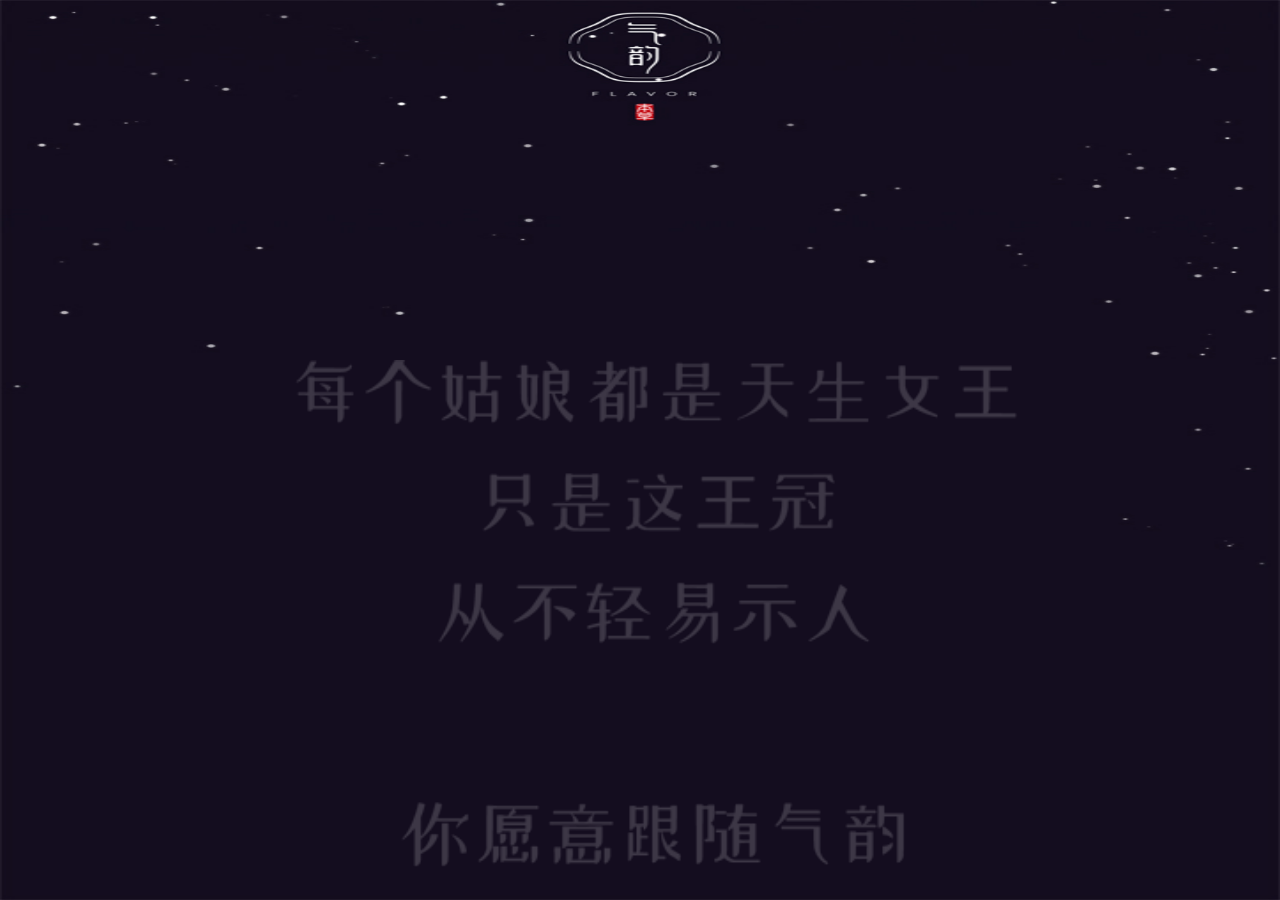
==== commit 2554bca6: "流程优化" ====
--- a/index.html
+++ b/index.html
@@ -14,117 +14,54 @@
 				background: url(images/page3/02-背景图.jpg) no-repeat;
 				background-size: cover;
 			}
+			.slide1 {
+				position: relative;
+			}
+			.slide1-bg{
+				position: absolute;
+				width: 100%;
+				height: 100%;
+				z-index: 1;
+			}
+			.slide1-word {
+				position: absolute;
+				width: 60%;
+				left: 20%;
+				top: 40%;
+				z-index: 5;
+				display: none;
+			}
+			.slide2-bg{
+				position: absolute;
+				width: 100%;
+				height: 100%;
+				z-index: 1;
+			}
+			.slide2-word {
+				position: absolute;
+				width: 50%;
+				left: 25%;
+				top: 40%;
+				z-index: 5;
+				display: none;
+			}
 		</style>
 	</head>
 	<body>
 		<!-- 添加一段注释 -->
-		<!-- <audio id="aud" src="music/天使的翅膀.mp3" autoplay="autoplay"></audio> -->
+		<!-- <audio id="aud" src="music/天使的翅膀.mp3" autoplay="autoplay"></audio> -->
+		<audio id="openDoor" src="music/P3开门声.mp3" >
+			当前浏览器不支持audio
+		</audio>
 		<div class="swiper-container">
 			<div class="swiper-wrapper">
-				<div class="swiper-slide page1">
-					<div class="p1logo">
-						<img class="logoimg" src="images/page1/00-LOGO1-4页.png" />
-					</div>
-					<div id="music" class="p1musle"></div>
-					<div class="p1con">
-						<div class=" ani" swiper-animate-effect="fadeInUp" swiper-animate-duration="0.8s" swiper-animate-delay="0.8s">
-							小时候
-						</div>
-						<div class=" ani" swiper-animate-effect="fadeInUp" swiper-animate-duration="0.8s" swiper-animate-delay="1.6s">
-							每个女孩都是公主
-						</div>
-						<div class=" ani" swiper-animate-effect="fadeInUp" swiper-animate-duration="0.8s" swiper-animate-delay="2.4s">
-							在父母爱的王国下成长
-						</div>
-						<div class=" ani" swiper-animate-effect="fadeInUp" swiper-animate-duration="0.8s" swiper-animate-delay="3s">
-							小小的皇冠
-						</div>
-						<div class=" ani" swiper-animate-effect="fadeInUp" swiper-animate-duration="0.8s" swiper-animate-delay="3.6s">
-							就能让你格外开心
-						</div>
-					</div>
-					<img class="ani p1conimg3" src="images/page1/00-三角1-4页.png" alt="" />
+				<div class="swiper-slide slide1">
+					<img class="slide1-bg" src="images/page1/p1-背景.jpg" >
+					<img class="slide1-word" src="images/page1/p1-文字.png" >
 				</div>
-				<div class="swiper-slide page2">
-					<div class="p1logo">
-						<img class="logoimg" src="images/page1/00-LOGO1-4页.png" />
-					</div>
-					<div id="music" class="p1musle"></div>
-					<div class="p1con">
-						<div class=" ani" swiper-animate-effect="fadeInUp" swiper-animate-duration="0.8s" swiper-animate-delay="0.8s">
-							后来的她
-						</div>
-						<div class=" ani" swiper-animate-effect="fadeInUp" swiper-animate-duration="0.8s" swiper-animate-delay="1.6s">
-							换上了锋利的高跟鞋
-						</div>
-						<div class=" ani" swiper-animate-effect="fadeInUp" swiper-animate-duration="0.8s" swiper-animate-delay="2.4s">
-							画上了精致的妆容
-						</div>
-						<div class=" ani" swiper-animate-effect="fadeInUp" swiper-animate-duration="0.8s" swiper-animate-delay="3s">
-							从公主到女王
-						</div>
-						<div class=" ani" swiper-animate-effect="fadeInUp" swiper-animate-duration="0.8s" swiper-animate-delay="3.6s">
-							有些东西碎了
-						</div>
-						<div class=" ani" swiper-animate-effect="fadeInUp" swiper-animate-duration="0.8s" swiper-animate-delay="4.2s">
-							却沉淀出了让人沉醉的韵味
-						</div>
-					</div>
-					<img class="ani p1conimg3" src="images/page1/00-三角1-4页.png" alt="" />
-				</div>
-				<div class="swiper-slide page3">
-					<div class="p1logo">
-						<img class="logoimg" src="images/page1/00-LOGO1-4页.png" />
-					</div>
-					<div id="music" class="p1musle"></div>
-					<div class="p1con">
-						<div class=" ani" swiper-animate-effect="fadeInUp" swiper-animate-duration="0.8s" swiper-animate-delay="0.8s">
-							低头看，美丽的野花
-						</div>
-						<div class=" ani" swiper-animate-effect="fadeInUp" swiper-animate-duration="0.8s" swiper-animate-delay="1.6s">
-							皇冠却不会掉
-						</div>
-						<div class=" ani" swiper-animate-effect="fadeInUp" swiper-animate-duration="0.8s" swiper-animate-delay="2.4s">
-							时光早已留下了美丽的印记
-						</div>
-						<div class=" ani" swiper-animate-effect="fadeInUp" swiper-animate-duration="0.8s" swiper-animate-delay="3s">
-							你愿意跟随气韵
-						</div>
-						<div class=" ani" swiper-animate-effect="fadeInUp" swiper-animate-duration="0.8s" swiper-animate-delay="3.6s">
-							通往未知
-						</div>
-						<div class=" ani" swiper-animate-effect="fadeInUp" swiper-animate-duration="0.8s" swiper-animate-delay="4.2s">
-							解锁你的女王关键词吗？
-						</div>
-					</div>
-					<img class="ani p1conimg3" src="images/page1/00-三角1-4页.png" alt="" />
-				</div>
-				<div class="swiper-slide page4">
-					<div class="p1logo">
-						<img class="logoimg" src="images/page1/00-LOGO1-4页.png" />
-					</div>
-					<div id="music" class="p1musle"></div>
-					<div class="p1con">
-						<div  class=" ani" swiper-animate-effect="fadeInUp" swiper-animate-duration="0.8s" swiper-animate-delay="0.8s">
-							轻扣铜锁
-						</div>
-						<div  class=" ani" swiper-animate-effect="fadeInUp" swiper-animate-duration="0.8s" swiper-animate-delay="1.6s">
-							开启魔法女王之旅
-						</div>
-						<div  class=" ani" swiper-animate-effect="fadeInUp" swiper-animate-duration="0.8s" swiper-animate-delay="2.4s">
-							惊喜在下一个转角
-						</div>
-						<div  class=" ani" swiper-animate-effect="fadeInUp" swiper-animate-duration="0.8s" swiper-animate-delay="3s">
-							等你
-						</div>
-						<div  class=" ani" swiper-animate-effect="fadeInUp" swiper-animate-duration="0.8s" swiper-animate-delay="3.6s">
-							......
-						</div>
-						<div  class=" ani" swiper-animate-effect="fadeInUp" swiper-animate-duration="0.8s" swiper-animate-delay="4.2s">
-							却沉淀出了让人沉醉的韵味
-						</div>
-					</div>
-					<img class="ani p1conimg3" src="images/page1/00-三角1-4页.png" alt="" />
+				<div class="swiper-slide slide2">
+					<img class="slide2-bg" src="images/page1/p2-背景.jpg" >
+					<img class="slide2-word" src="images/page1/p2-文字.png" >
 				</div>
 				<div class="swiper-slide page5" id="doorBtnIn">
 					<div class="top">
@@ -147,33 +84,40 @@
 					</div>
 				</div>
 			</div>
-		</div>
-		<script>
+		</div>
+		<script src="style/jquery-2.2.3.min.js" type="text/javascript" charset="utf-8"></script>
+		<script>
+// 			$(document).ready(function(){
+// 				$('.slide1-word').fadeIn()
+// 			})
 			var mySwiper = new Swiper('.swiper-container', {
 				direction: 'vertical',
 				loop: false,
 				mousewheelControl: true,
 				onInit: function(swiper) { //Swiper2.x的初始化是onFirstInit
 					swiperAnimateCache(swiper); //隐藏动画元素 
-					swiperAnimate(swiper); //初始化完成开始动画
+					swiperAnimate(swiper); //初始化完成开始动画
+					$('.slide1-word').fadeIn(2500)
+					
 				},
-				onSlideChangeEnd: function(swiper) {
+				onSlideChangeEnd: function(swiper) {
+					$('.slide2-word').fadeIn(2500)
 					swiperAnimate(swiper); //每个slide切换结束时也运行当前slide动画
 				}
 			})
 			var music = document.getElementById("music")
-			var aud = document.getElementById("aud")
-			music.onclick = function() {
-				if (aud.paused) {
-					aud.play()
-					this.style.backgroundSize = "100% 100%";
-					this.style.animation = "rotateArrow 5s infinite linear";
-				} else {
-					aud.pause()
-					this.style.backgroundSize = "100% 100%";
-					this.style.animation = "null"
-				}
-			}
+			var openDoor = document.getElementById("openDoor")
+// 			music.onclick = function() {
+// 				if (aud.paused) {
+// 					aud.play()
+// 					this.style.backgroundSize = "100% 100%";
+// 					this.style.animation = "rotateArrow 5s infinite linear";
+// 				} else {
+// 					aud.pause()
+// 					this.style.backgroundSize = "100% 100%";
+// 					this.style.animation = "null"
+// 				}
+// 			}
 
 			// 开门
 			var eleDoor = document.getElementById('door');
@@ -198,7 +142,8 @@
 				eleLight.style.opacity = 0.8 - 0.9 * percentDoor / 100;
 				setTimeout(fnOpenDoor, 16);
 			};
-			document.querySelector('#doorBtnIn').addEventListener('click', function() {
+			document.querySelector('#doorBtnIn').addEventListener('click', function() {
+				openDoor.play()
 				fnOpenDoor();
 			});
 		</script>
--- a/style/queen.css
+++ b/style/queen.css
@@ -9,7 +9,8 @@
 }
 .page1{
 	position: relative;
-	background-image: url("../images/page1/00-背景色1-3页.jpg");
+	background-image: url("../images/page1/1-背景1.jpg");
+	background-size: 100% 100%;
 }
 .p1logo{
 	position: absolute;
@@ -76,11 +77,15 @@
 	bottom:10%;
 	left:41%;
 	width: 14%;
-	animation: upArrow 0.5s infinite ease-in-out;
+	animation: upArrow 0.8s infinite ease-in-out;
 }
 @keyframes upArrow{
-	0%{transform: translateY(80%)}
+	0%{transform: translateY(0%)}
+	25%{transform:translateY(50%)}
+	50%{transform:translateY(0%)}
+	75%{transform:translateY(-50%)}
 	100%{transform:translateY(0%)}
+	
 }
 @keyframes scaleArrow{
 	0%{transform: scale(0.9);}
@@ -88,8 +93,12 @@
 	100%{transform: scale(0.9);}
 }
 @keyframes rightArrow{
-	0%{transform: translateX(-100%)}
-	100%{transform: translateX(0%);}
+	0%{transform: translateX(0%)}
+	25%{transform:translateX(50%)}
+	50%{transform:translateX(0%)}
+	75%{transform:translateX(-50%)}
+	100%{transform:translateX(0%)}
+	}
 }
 @keyframes rightArrow2{
 	0%{transform: translateX(0%)}
@@ -102,9 +111,9 @@
 .page2{
 	width: 100%;
 	height: 100%;
-	background: #fe657a;
-	position: relative;
-	background-image: url("../images/page1/00-背景色1-3页.jpg");	
+	position: relative;
+	background: url(../images/page1/1-背景2.jpg) no-repeat;	
+	background-size: 100% 100%;
 }
 .p2i1{
 	position: absolute;
@@ -211,7 +220,7 @@
 	position: absolute;
 	bottom: 0;
 	left: 0;
-	background:  url("../images/page2/01-藤蔓.png") no-repeat;
+	background:  url(../images/page1/1.gif) no-repeat;
 	background-size: cover;
 }
 .page5 > .door {
@@ -239,22 +248,11 @@
 	position: absolute;
 	top: 0;
 	left: 0;
-	background:  url("../images/page2/01-门的左面.png") no-repeat;
-	background-size: 100% 100%;
+	background:  url("../images/page2/01-门的左面.png") no-repeat center right;
+	background-size: cover;
 	transform-origin: left
 }
-.page5 > .door .right{
-	transform-style: preserve-3d;
-  backface-visibility: hidden;
-	width: 50%;
-	height: 100%;
-	position: absolute;
-	top: 0;
-	right: 0;
-	background:  url("../images/page2/01-门的左面.png") no-repeat;
-	background-size: 100% 100%;
-	transform-origin: right
-}
+
 .light {
 	height: 100%;
 	left: 0; top: 0; bottom: 0;
@@ -270,8 +268,9 @@
 	position: absolute;
 	top: 0;
 	right: 0;
-	background:  url("../images/page2/01-门的右面.png") no-repeat;
-	background-size: 100% 100%;
+	background:  url("../images/page2/01-门的右面.png") no-repeat center left;
+	background-size: cover;
+	transform-origin: right
 }
 .page5 .des {
 	position: absolute;
